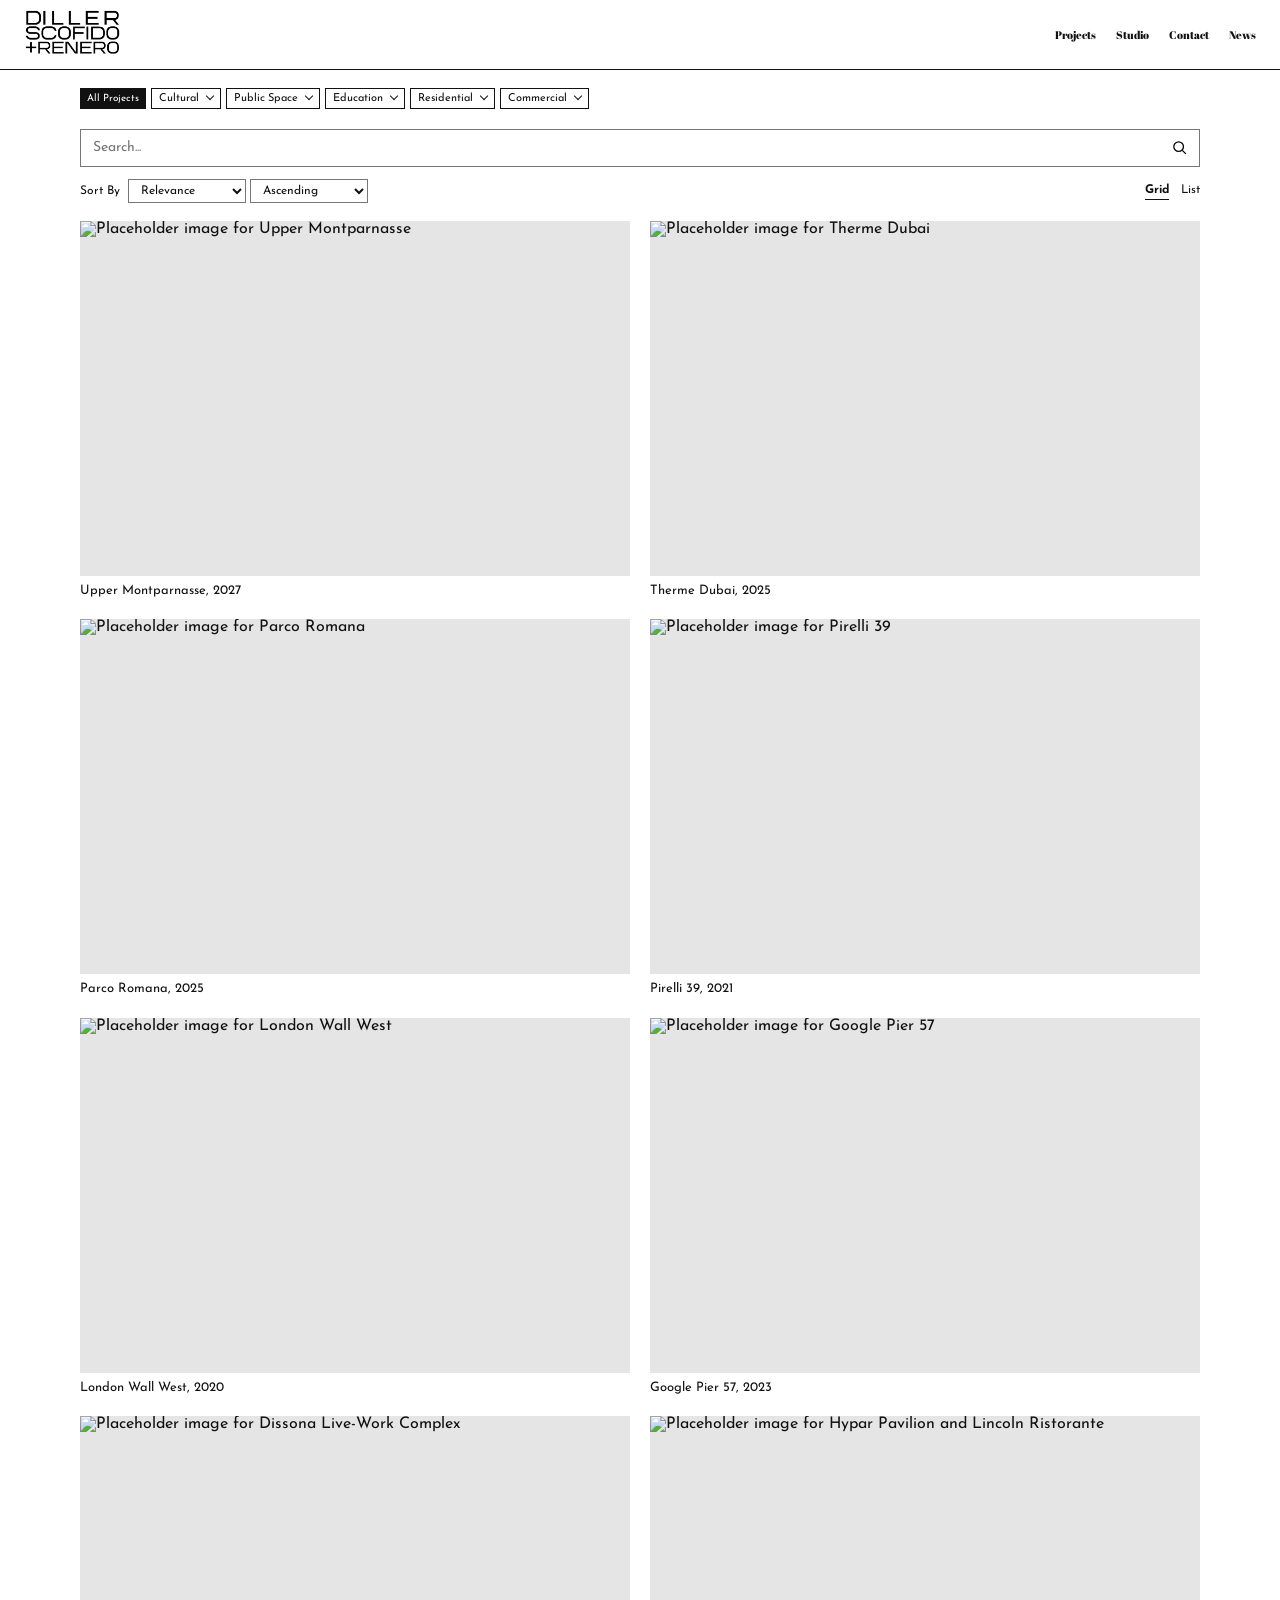
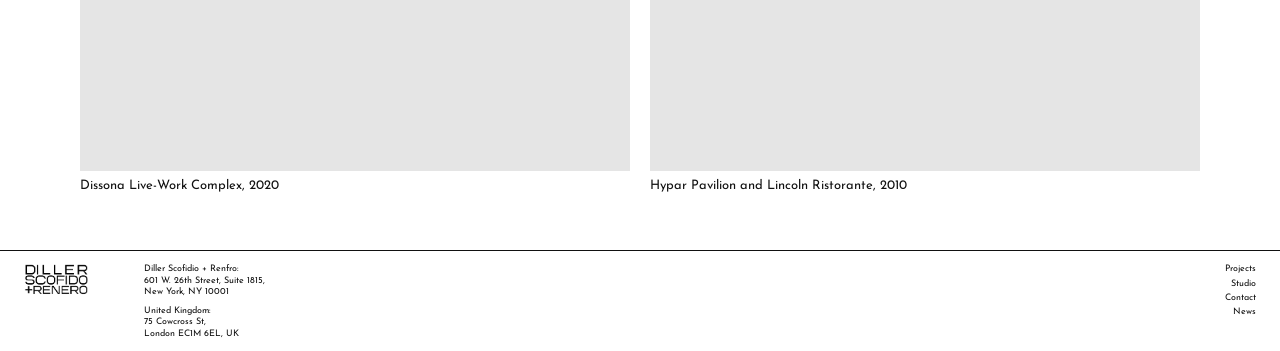
==== commercial.html @ da0c4412 "commit main" ====
<!doctype html>
<html lang="en">
<head>
  <meta charset="utf-8">
  <meta name="viewport" content="width=device-width, initial-scale=1">
  <title>Commercial | Diller Scofidio + Renfro</title>
  <link rel="preconnect" href="https://fonts.googleapis.com">
  <link rel="preconnect" href="https://fonts.gstatic.com" crossorigin>
  <link href="https://fonts.googleapis.com/css2?family=Abril+Fatface&family=Josefin+Sans:wght@400;500;600;700&display=swap" rel="stylesheet">
  <link rel="stylesheet" href="css/style.css">
  <script src="js/script.js" defer></script>
  <script src="js/projects.js" defer></script>
</head>
<body>
  <header class="site-header">
    <a class="site-logo" href="index.html#home" aria-label="Diller Scofidio + Renfro home">
      <img src="images/CustomDSRLogo.png" alt="Diller Scofidio + Renfro">
    </a>
    <button class="menu-toggle" type="button" aria-controls="primary-navigation" aria-expanded="false">
      <span class="visually-hidden">Toggle navigation</span>
      <span class="menu-toggle__icon" aria-hidden="true"></span>
    </button>
    <nav class="primary-navigation" id="primary-navigation" aria-label="Primary navigation">
      <a href="projects.html" aria-current="page">Projects</a>
      <a href="index.html#studio">Studio</a>
      <a href="index.html#contact">Contact</a>
      <a href="index.html#news">News</a>
    </nav>
  </header>

  <main class="projects-page">
    <nav class="project-category-bar" aria-label="Filter projects by category">
      <button class="project-filter-reset is-active" type="button" aria-pressed="true">All Projects</button>
      <details class="category-filter" data-category="cultural">
        <summary>Cultural</summary>
        <div class="category-filter__options">
          <button type="button" class="project-criterion" data-criterion="installation" aria-pressed="false">Installation</button>
          <button type="button" class="project-criterion" data-criterion="display" aria-pressed="false">Display</button>
          <button type="button" class="project-criterion" data-criterion="objects" aria-pressed="false">Objects</button>
          <button type="button" class="project-criterion" data-criterion="performance" aria-pressed="false">Performance</button>
          <button type="button" class="project-criterion" data-criterion="publications" aria-pressed="false">Publications</button>
        </div>
      </details>
      <details class="category-filter" data-category="public-space">
        <summary>Public Space</summary>
        <div class="category-filter__options">
          <button type="button" class="project-criterion" data-criterion="urban" aria-pressed="false">Urban</button>
          <button type="button" class="project-criterion" data-criterion="nature" aria-pressed="false">Nature</button>
          <button type="button" class="project-criterion" data-criterion="building" aria-pressed="false">Building</button>
          <button type="button" class="project-criterion" data-criterion="sustainability" aria-pressed="false">Sustainability</button>
          <button type="button" class="project-criterion" data-criterion="landscape" aria-pressed="false">Landscape</button>
          <button type="button" class="project-criterion" data-criterion="public" aria-pressed="false">Public</button>
        </div>
      </details>
      <details class="category-filter" data-category="education">
        <summary>Education</summary>
        <div class="category-filter__options">
          <button type="button" class="project-criterion" data-criterion="education" aria-pressed="false">Education</button>
          <button type="button" class="project-criterion" data-criterion="building" aria-pressed="false">Building</button>
          <button type="button" class="project-criterion" data-criterion="sustainability" aria-pressed="false">Sustainability</button>
        </div>
      </details>
      <details class="category-filter" data-category="residential">
        <summary>Residential</summary>
        <div class="category-filter__options">
          <button type="button" class="project-criterion" data-criterion="housing" aria-pressed="false">Housing</button>
          <button type="button" class="project-criterion" data-criterion="high-rise" aria-pressed="false">High Rise</button>
          <button type="button" class="project-criterion" data-criterion="historic" aria-pressed="false">Historic</button>
          <button type="button" class="project-criterion" data-criterion="competition" aria-pressed="false">Competition</button>
        </div>
      </details>
      <details class="category-filter" data-category="commercial">
        <summary>Commercial</summary>
        <div class="category-filter__options">
          <button type="button" class="project-criterion" data-criterion="building" aria-pressed="false">Building</button>
          <button type="button" class="project-criterion" data-criterion="display" aria-pressed="false">Display</button>
          <button type="button" class="project-criterion" data-criterion="objects" aria-pressed="false">Objects</button>
          <button type="button" class="project-criterion" data-criterion="commercial" aria-pressed="false">Commercial</button>
        </div>
      </details>
    </nav>

    <section class="project-browser" aria-label="Browse commercial projects">
      <form class="project-search" role="search">
        <label class="visually-hidden" for="project-search-input">Search commercial projects</label>
        <input id="project-search-input" type="search" placeholder="Search..." autocomplete="off">
        <button type="submit" aria-label="Submit search">
          <svg aria-hidden="true" viewBox="0 0 24 24"><circle cx="10.8" cy="10.8" r="6.8"></circle><path d="m16 16 5 5"></path></svg>
        </button>
      </form>
      <div class="project-toolbar">
        <div class="project-sort-group">
          <label class="project-sort">
            <span>Sort By</span>
            <select id="project-sort">
              <option value="relevance">Relevance</option>
              <option value="name">Name</option>
              <option value="newest">Newest</option>
            </select>
          </label>
          <label class="project-order">
            <span class="visually-hidden">Sort direction</span>
            <select id="project-order">
              <option value="ascending">Ascending</option>
              <option value="descending">Descending</option>
            </select>
          </label>
        </div>
        <div class="project-view-toggle" role="group" aria-label="Project view">
          <button type="button" data-view="grid" class="is-active" aria-pressed="true">Grid</button>
          <button type="button" data-view="list" aria-pressed="false">List</button>
        </div>
      </div>

      <div class="project-grid" id="project-grid" aria-live="polite">
        <article class="project-card" data-name="Upper Montparnasse" data-year="2027" data-categories="commercial cultural residential" data-criteria="building urban housing high-rise competition">
          <a href="#upper-montparnasse"><img src="https://picsum.photos/seed/dsr-montparnasse/800/560" alt="Placeholder image for Upper Montparnasse" loading="lazy"><h2>Upper Montparnasse, 2027</h2></a>
        </article>
        <article class="project-card" data-name="Therme Dubai" data-year="2025" data-categories="commercial cultural" data-criteria="nature building sustainability public">
          <a href="#therme-dubai"><img src="https://picsum.photos/seed/dsr-therme/800/560" alt="Placeholder image for Therme Dubai" loading="lazy"><h2>Therme Dubai, 2025</h2></a>
        </article>
        <article class="project-card" data-name="Parco Romana" data-year="2025" data-categories="commercial public-space residential" data-criteria="urban nature landscape housing">
          <a href="#parco-romana"><img src="https://picsum.photos/seed/dsr-parco/800/560" alt="Placeholder image for Parco Romana" loading="lazy"><h2>Parco Romana, 2025</h2></a>
        </article>
        <article class="project-card" data-name="Pirelli 39" data-year="2021" data-categories="commercial residential" data-criteria="building high-rise housing commercial">
          <a href="#pirelli-39"><img src="https://picsum.photos/seed/dsr-pirelli/800/560" alt="Placeholder image for Pirelli 39" loading="lazy"><h2>Pirelli 39, 2021</h2></a>
        </article>
        <article class="project-card" data-name="London Wall West" data-year="2020" data-categories="commercial cultural" data-criteria="building urban commercial">
          <a href="#london-wall-west"><img src="https://picsum.photos/seed/dsr-london-wall/800/560" alt="Placeholder image for London Wall West" loading="lazy"><h2>London Wall West, 2020</h2></a>
        </article>
        <article class="project-card" data-name="Google Pier 57" data-year="2023" data-categories="commercial public-space" data-criteria="urban public landscape commercial">
          <a href="#google-pier-57"><img src="https://picsum.photos/seed/dsr-pier-57/800/560" alt="Placeholder image for Google Pier 57" loading="lazy"><h2>Google Pier 57, 2023</h2></a>
        </article>
        <article class="project-card" data-name="Dissona Live-Work Complex" data-year="2020" data-categories="commercial residential" data-criteria="building housing commercial">
          <a href="#dissona-live-work"><img src="https://picsum.photos/seed/dsr-live-work/800/560" alt="Placeholder image for Dissona Live-Work Complex" loading="lazy"><h2>Dissona Live-Work Complex, 2020</h2></a>
        </article>
        <article class="project-card" data-name="Hypar Pavilion and Lincoln Ristorante" data-year="2010" data-categories="commercial cultural" data-criteria="building public commercial performance">
          <a href="#hypar-pavilion"><img src="https://picsum.photos/seed/dsr-hypar/800/560" alt="Placeholder image for Hypar Pavilion and Lincoln Ristorante" loading="lazy"><h2>Hypar Pavilion and Lincoln Ristorante, 2010</h2></a>
        </article>
      </div>
      <p class="project-empty-state" hidden>No projects match your search.</p>
    </section>
  </main>

  <footer class="site-footer">
    <a class="site-footer__logo" href="index.html#home" aria-label="Diller Scofidio + Renfro home"><img src="images/CustomDSRLogo.png" alt=""></a>
    <div class="site-footer__offices">
      <address><span>Diller Scofidio + Renfro:</span>601 W. 26th Street, Suite 1815,<br>New York, NY 10001</address>
      <address><span>United Kingdom:</span>75 Cowcross St,<br>London EC1M 6EL, UK</address>
    </div>
    <nav class="site-footer__navigation" aria-label="Footer navigation">
      <a href="projects.html">Projects</a><a href="index.html#studio">Studio</a>            <a href="index.html#contact">Contact</a><a href="index.html#news">News</a>
    </nav>
  </footer>
</body>
</html>
---- css/style.css ----
/* GLOBAL STYLESHEET */
*, *::before, *::after { box-sizing: border-box; }
body {
  margin: 0;
  color: #111;
  font-family: "Josefin Sans", sans-serif;
}

.site-header {
  position: relative;
  display: flex;
  align-items: center;
  justify-content: space-between;
  min-height: 56px;
  padding: 8px 24px;
  background: #fff;
  border-bottom: 1px solid #111;
}

.site-logo {
  display: block;
  color: inherit;
  line-height: 0;
  text-decoration: none;
}

.site-logo img {
  display: block;
  width: 96px;
  height: auto;
}

.project-carousel {
  position: relative;
  overflow: hidden;
  width: 100%;
  aspect-ratio: 3.2 / 1;
  min-height: 220px;
  max-height: 560px;
  background: #d7d7d7;
  color: #fff;
  border: 1px solid #111;
}

.project-carousel::after {
  position: absolute;
  inset: 45% 0 0;
  background: linear-gradient(transparent, rgb(0 0 0 / 45%));
  content: "";
  pointer-events: none;
}

.project-carousel__image {
  display: block;
  width: 100%;
  height: 100%;
  object-fit: cover;
}

.project-carousel__side-panel {
  position: absolute;
  z-index: 1;
  top: 0;
  bottom: 0;
  width: 15%;
  background: rgb(255 255 255 / 48%);
  backdrop-filter: blur(1px);
  pointer-events: none;
}

.project-carousel__side-panel--left {
  left: 0;
  border-right: 1px solid rgb(17 17 17 / 55%);
}

.project-carousel__side-panel--right {
  right: 0;
  border-left: 1px solid rgb(17 17 17 / 55%);
}

.project-carousel__title {
  position: absolute;
  z-index: 2;
  top: 8%;
  left: 50%;
  margin: 0;
  padding: 5px 14px 3px;
  transform: translateX(-50%);
  background: rgb(255 255 255 / 78%);
  color: #111;
  font-family: "Abril Fatface", serif;
  font-size: clamp(28px, 5vw, 70px);
  font-weight: 400;
  line-height: 1;
  text-align: center;
  white-space: nowrap;
}

.project-carousel__control {
  position: absolute;
  z-index: 3;
  top: 50%;
  display: grid;
  width: 56px;
  height: 56px;
  place-items: center;
  transform: translateY(-50%);
  border: 0;
  background: rgb(88 168 215 / 88%);
  color: #fff;
  cursor: pointer;
  font: inherit;
}

.project-carousel__control span {
  font-size: 40px;
  line-height: 1;
}

.project-carousel__control--previous { left: calc(7.5% - 28px); }
.project-carousel__control--next { right: calc(7.5% - 28px); }

.project-carousel__control:hover,
.project-carousel__control:focus-visible { background: rgb(49 126 174 / 94%); }

.project-carousel__count {
  position: absolute;
  z-index: 3;
  right: 14px;
  bottom: 10px;
  font-size: 11px;
  text-shadow: 0 1px 4px rgb(0 0 0 / 65%);
}

.home-content {
  width: min(100% - 48px, 920px);
  margin: 0 auto;
  padding: 48px 0 64px;
}

.studio-section,
.team-section {
  max-width: 720px;
  margin-right: auto;
  margin-left: auto;
}

.studio-section {
  margin-bottom: 56px;
}

.home-content h1,
.home-content h2 {
  margin: 0 0 18px;
  font-family: "Abril Fatface", serif;
  font-size: 30px;
  font-weight: 400;
  text-align: center;
}

.studio-section p,
.team-member p {
  margin: 0;
  font-size: 15px;
  line-height: 1.55;
}

.team-list {
  display: grid;
  gap: 24px;
}

.team-member h3 {
  margin: 0 0 8px;
  font-size: 14px;
  font-weight: 700;
  text-transform: uppercase;
}

.contact-section {
  max-width: 720px;
  margin: 56px auto 0;
  padding-top: 28px;
}

.contact-offices {
  display: grid;
  grid-template-columns: 1fr;
  gap: 20px;
  margin-top: 28px;
}

.contact-entry:first-child {
  grid-column: auto;
}

.contact-entry h3 {
  margin: 0 0 8px;
  font-size: 14px;
  font-weight: 700;
  text-transform: uppercase;
}

.contact-entry p,
.contact-entry address {
  margin: 0;
  font-size: 15px;
  font-style: normal;
  line-height: 1.55;
}

.contact-entry a {
  color: inherit;
  text-decoration: none;
}

.contact-entry a:hover,
.contact-entry a:focus-visible {
  text-decoration: underline;
  text-underline-offset: 2px;
}

.contact-entry:first-child address {
  font-size: 15px;
  line-height: 1.55;
}

.projects-page {
  width: min(100% - 48px, 1120px);
  margin: 0 auto;
  padding: 18px 0 56px;
}

.project-category-bar {
  display: flex;
  flex-wrap: wrap;
  align-items: flex-start;
  gap: 5px;
  margin-bottom: 20px;
}

.category-filter {
  position: relative;
  z-index: 4;
}

.category-filter summary {
  display: flex;
  align-items: center;
  gap: 8px;
  padding: 4px 7px;
  border: 1px solid #111;
  background: #fff;
  cursor: pointer;
  font-size: 11px;
  list-style: none;
  white-space: nowrap;
}

.category-filter summary::-webkit-details-marker { display: none; }

.category-filter summary::after {
  width: 6px;
  height: 6px;
  margin-left: auto;
  transform: translateY(-2px) rotate(45deg);
  border-right: 1px solid currentColor;
  border-bottom: 1px solid currentColor;
  content: "";
}

.category-filter[open] summary::after {
  transform: translateY(2px) rotate(225deg);
}

.category-filter[open] summary,
.category-filter.is-active summary {
  background: #111;
  color: #fff;
}

.category-filter__options {
  position: absolute;
  top: calc(100% + 3px);
  left: 0;
  z-index: 5;
  display: grid;
  grid-template-columns: repeat(2, minmax(95px, 1fr));
  gap: 3px;
  min-width: 210px;
  padding: 5px;
  border: 1px solid #111;
  background: #fff;
  box-shadow: 0 3px 8px rgb(0 0 0 / 14%);
}

.category-filter__options button,
.project-filter-reset,
.project-category-page {
  display: block;
  padding: 4px 6px;
  border: 1px solid #111;
  border-radius: 0;
  background: #fff;
  color: inherit;
  cursor: pointer;
  font: inherit;
  font-size: 10px;
  text-align: left;
  text-decoration: none;
  white-space: nowrap;
}

.category-filter__options button:hover,
.category-filter__options button:focus-visible,
.category-filter__options button.is-active,
.project-filter-reset:hover,
.project-filter-reset:focus-visible,
.project-filter-reset.is-active,
.project-category-page:hover,
.project-category-page:focus-visible {
  background: #111;
  color: #fff;
}

.project-search {
  display: flex;
  min-height: 38px;
  border: 1px solid #777;
}

.project-search input {
  flex: 1;
  min-width: 0;
  padding: 8px 12px;
  border: 0;
  background: transparent;
  color: inherit;
  font: inherit;
  font-size: 14px;
}

.project-search input:focus-visible {
  outline: 2px solid #317eae;
  outline-offset: -2px;
}

.project-search button {
  display: grid;
  width: 40px;
  place-items: center;
  border: 0;
  background: transparent;
  cursor: pointer;
}

.project-search svg {
  width: 17px;
  fill: none;
  stroke: currentColor;
  stroke-width: 1.8;
}

.project-toolbar {
  display: flex;
  align-items: center;
  justify-content: space-between;
  gap: 16px;
  padding: 12px 0 18px;
  font-size: 12px;
}

.project-sort {
  display: flex;
  align-items: center;
  gap: 8px;
}

.project-sort-group {
  display: flex;
  align-items: center;
  gap: 4px;
}

.project-sort select,
.project-order select {
  min-width: 118px;
  padding: 4px 8px;
  border: 1px solid #777;
  border-radius: 0;
  background: #fff;
  color: inherit;
  font: inherit;
}

.project-view-toggle {
  display: flex;
  gap: 12px;
}

.project-view-toggle button {
  padding: 3px 0;
  border: 0;
  border-bottom: 1px solid transparent;
  background: transparent;
  color: inherit;
  cursor: pointer;
  font: inherit;
}

.project-view-toggle button.is-active {
  border-bottom-color: #111;
  font-weight: 700;
}

.project-grid {
  display: grid;
  grid-template-columns: repeat(2, minmax(0, 1fr));
  gap: 20px;
}

.project-card a {
  display: block;
  color: inherit;
  text-decoration: none;
}

.project-card img {
  display: block;
  width: 100%;
  aspect-ratio: 1.55 / 1;
  background: #e5e5e5;
  object-fit: cover;
}

.project-card h2 {
  margin: 6px 0 0;
  font-size: 13px;
  font-weight: 400;
  line-height: 1.35;
}

.project-card a:hover h2,
.project-card a:focus-visible h2 { text-decoration: underline; }

.project-grid.is-list-view {
  grid-template-columns: 1fr;
  gap: 14px;
}

.project-grid.is-list-view .project-card a {
  display: grid;
  grid-template-columns: minmax(140px, 28%) 1fr;
  align-items: start;
  gap: 14px;
}

.project-grid.is-list-view .project-card img { aspect-ratio: 1.55 / 1; }
.project-grid.is-list-view .project-card h2 { margin-top: 0; }

.project-empty-state {
  margin: 24px 0;
  text-align: center;
}

.site-footer {
  display: grid;
  grid-template-columns: 100px minmax(0, 1fr) auto;
  align-items: start;
  gap: 20px;
  padding: 12px 24px;
  border-top: 1px solid #111;
}

.site-footer__logo img {
  display: block;
  width: 64px;
  height: auto;
}

.site-footer__offices {
  display: grid;
  gap: 8px;
  font-size: 9px;
  line-height: 1.25;
}

.site-footer__offices address {
  font-style: normal;
}

.site-footer__offices span {
  display: block;
}

.site-footer__navigation {
  display: grid;
  gap: 3px;
  justify-items: end;
}

.site-footer__navigation a {
  color: inherit;
  font-size: 9px;
  line-height: 1.25;
  text-decoration: none;
}

.site-footer__navigation a:hover,
.site-footer__navigation a:focus-visible {
  text-decoration: underline;
  text-underline-offset: 2px;
}

.primary-navigation {
  display: flex;
  align-items: center;
  gap: 20px;
}

.primary-navigation a {
  color: inherit;
  font-family: "Abril Fatface", serif;
  font-size: 11px;
  text-decoration: none;
}

.primary-navigation a:hover,
.primary-navigation a:focus-visible {
  text-decoration: underline;
  text-underline-offset: 3px;
}

.menu-toggle { display: none; }

.visually-hidden {
  position: absolute;
  width: 1px;
  height: 1px;
  padding: 0;
  overflow: hidden;
  clip: rect(0, 0, 0, 0);
  white-space: nowrap;
  border: 0;
}

@media (max-width: 600px) {
  .site-header {
    z-index: 20;
    min-height: 44px;
  }

  .site-logo img { width: 72px; }

  .project-carousel {
    aspect-ratio: 1.35 / 1;
    min-height: 250px;
  }

  .project-carousel__title {
    top: 8%;
    font-size: clamp(20px, 6vw, 32px);
  }

  .project-carousel__control {
    width: 42px;
    height: 42px;
  }

  .project-carousel__control span { font-size: 34px; }

  .project-carousel__control--previous { left: calc(7.5% - 21px); }
  .project-carousel__control--next { right: calc(7.5% - 21px); }
  .project-carousel__count { right: 12px; }

  .home-content {
    width: calc(100% - 40px);
    padding: 36px 0 48px;
  }

  .studio-section { margin-bottom: 40px; }
  .home-content h1,
  .home-content h2 { font-size: 26px; }

  .studio-section p,
  .team-member p { font-size: 14px; }

  .contact-section {
    margin-top: 40px;
    padding-top: 22px;
  }

  .contact-offices {
    grid-template-columns: 1fr;
    gap: 20px;
    margin-top: 22px;
  }

  .contact-entry:first-child { grid-column: auto; }

  .contact-entry p,
  .contact-entry address { font-size: 14px; }

  .projects-page {
    width: calc(100% - 28px);
    padding: 14px 0 40px;
  }

  .project-category-bar {
    gap: 4px;
    margin-bottom: 14px;
  }

  .category-filter summary,
  .project-filter-reset,
  .project-category-page {
    padding: 4px 5px;
    font-size: 9px;
  }

  .category-filter__options {
    grid-template-columns: repeat(2, minmax(82px, 1fr));
    min-width: 180px;
  }

  .project-toolbar {
    flex-wrap: wrap;
    gap: 10px;
  }

  .project-sort,
  .project-order {
    gap: 5px;
    font-size: 10px;
  }

  .project-sort-group { gap: 4px; }

  .project-sort select,
  .project-order select {
    min-width: 0;
    max-width: 118px;
    padding: 4px;
  }

  .project-grid { gap: 12px; }

  .project-card h2 { font-size: 11px; }

  .project-grid.is-list-view .project-card a {
    grid-template-columns: minmax(100px, 36%) 1fr;
    gap: 10px;
  }

  .site-footer {
    grid-template-columns: 52px minmax(0, 1fr) auto;
    gap: 10px;
    padding: 10px 12px;
  }

  .site-footer__logo img { width: 44px; }

  .site-footer__offices,
  .site-footer__navigation a { font-size: 8px; }

  .menu-toggle {
    display: grid;
    place-items: center;
    width: 32px;
    height: 32px;
    padding: 0;
    border: 0;
    background: transparent;
    cursor: pointer;
  }

  .menu-toggle__icon,
  .menu-toggle__icon::before,
  .menu-toggle__icon::after {
    display: block;
    width: 16px;
    height: 1px;
    background: currentColor;
  }

  .menu-toggle__icon { position: relative; }
  .menu-toggle__icon::before,
  .menu-toggle__icon::after {
    position: absolute;
    left: 0;
    content: "";
  }
  .menu-toggle__icon::before { top: -5px; }
  .menu-toggle__icon::after { top: 5px; }

  .primary-navigation {
    position: absolute;
    z-index: 21;
    top: 100%;
    right: 0;
    left: 0;
    display: none;
    flex-direction: column;
    align-items: flex-start;
    gap: 0;
    padding: 8px 24px 16px;
    background: #fff;
  }

  .primary-navigation.is-open { display: flex; }

  .primary-navigation a {
    width: 100%;
    padding: 8px 0;
  }
}
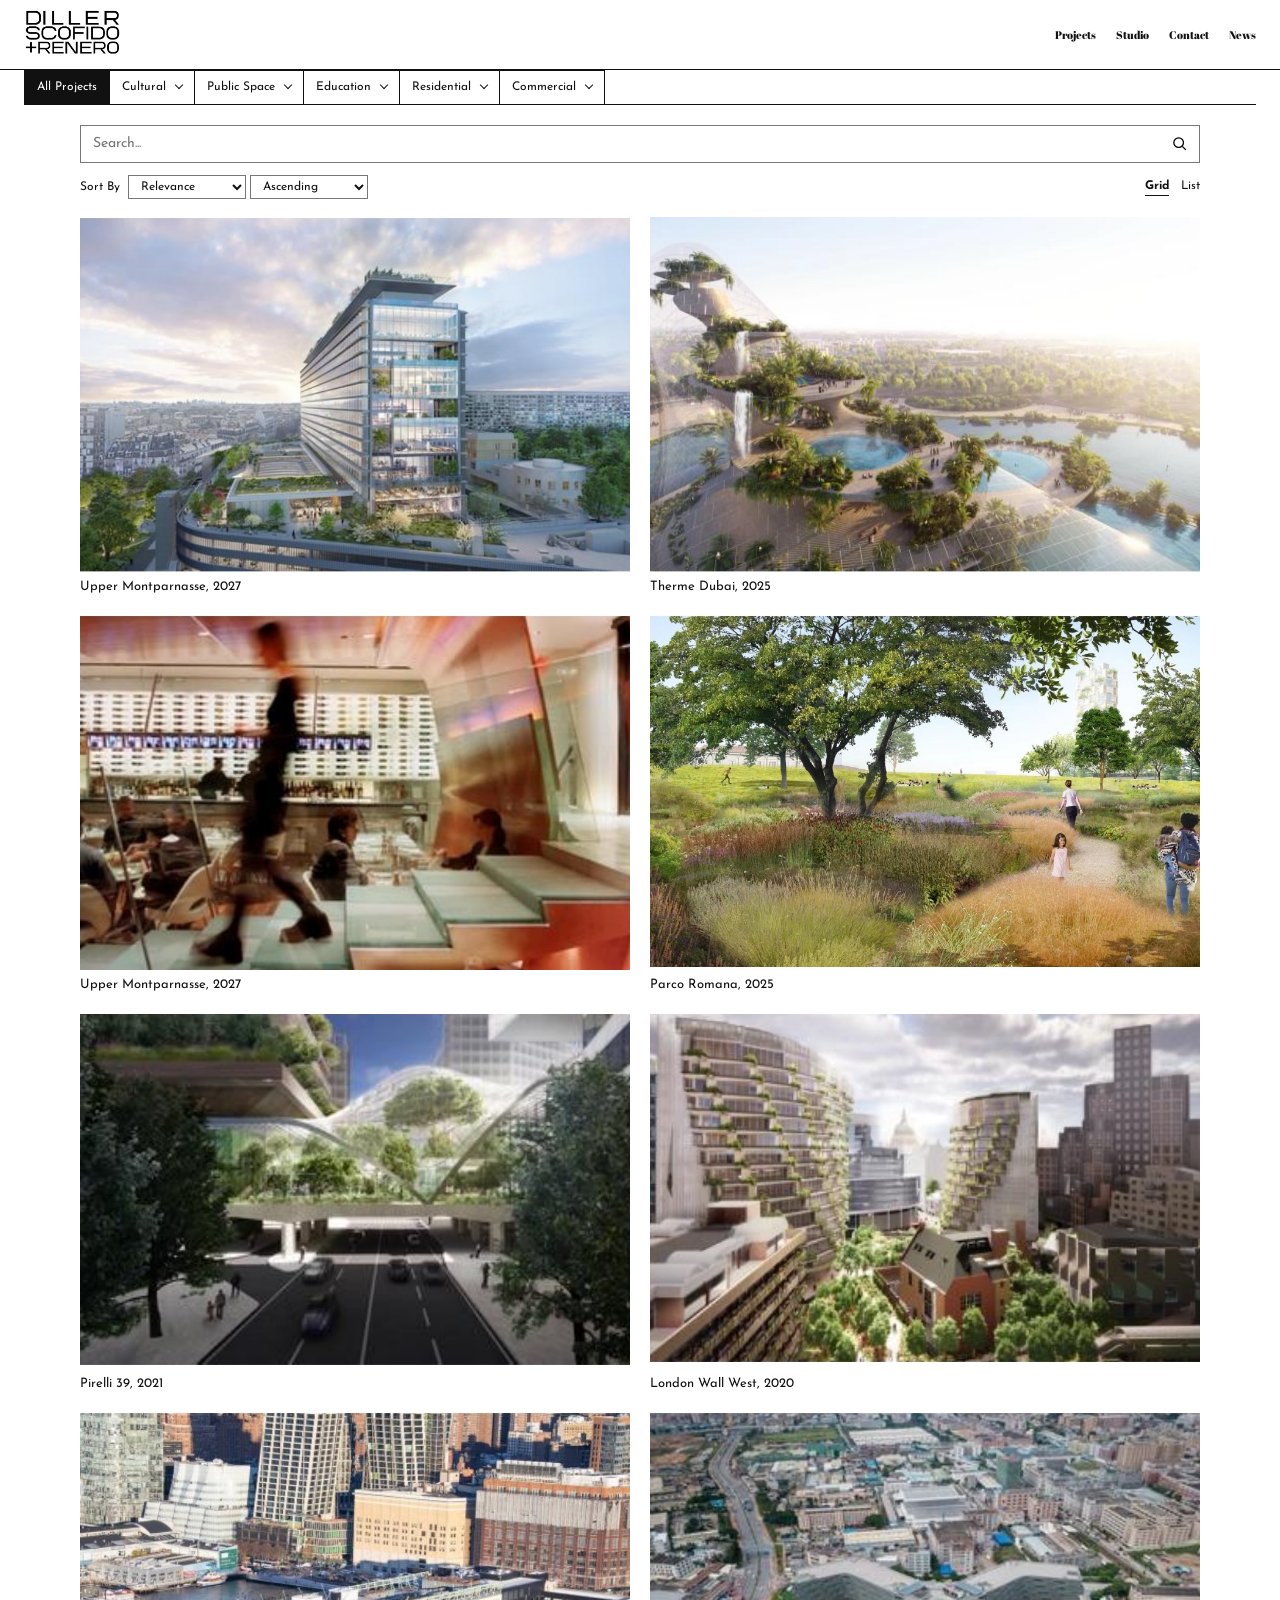
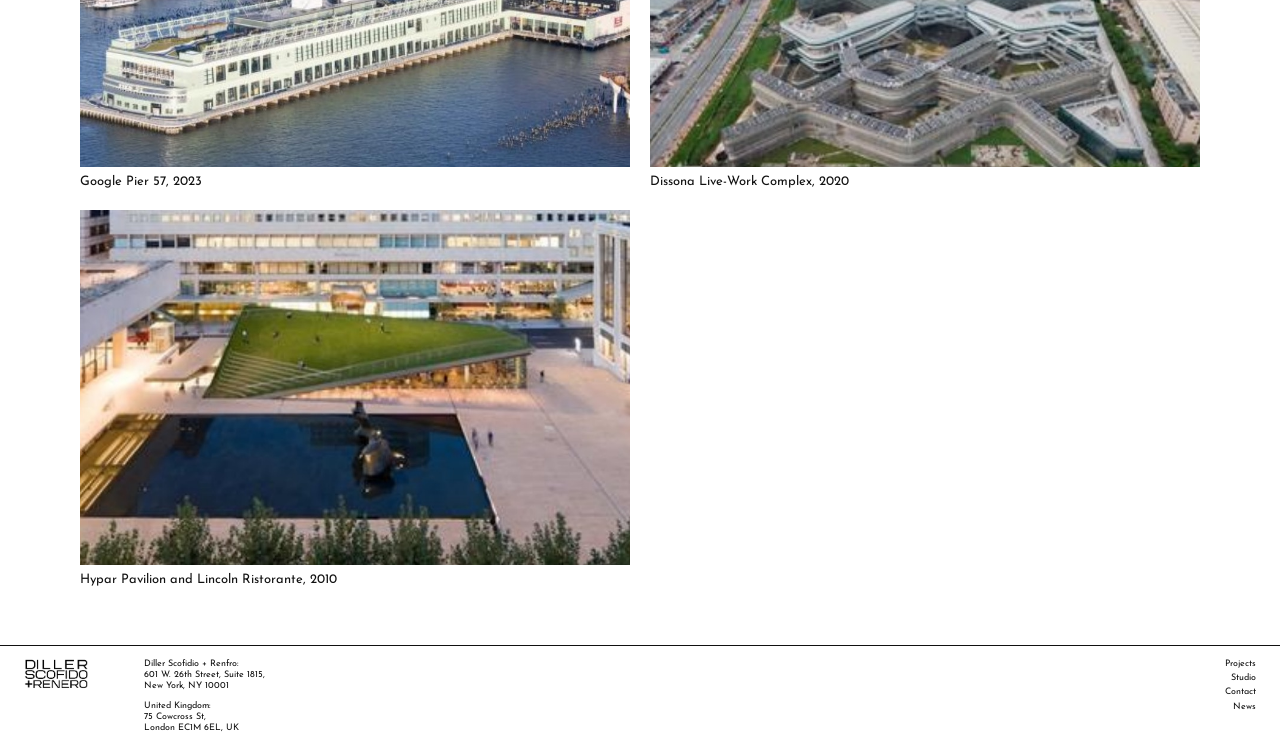
==== commit 9e8cb28f: "commit main" ====
--- a/commercial.html
+++ b/commercial.html
@@ -24,7 +24,7 @@
       <a href="projects.html" aria-current="page">Projects</a>
       <a href="index.html#studio">Studio</a>
       <a href="index.html#contact">Contact</a>
-      <a href="index.html#news">News</a>
+      <a href="news.html">News</a>
     </nav>
   </header>
 
@@ -114,28 +114,31 @@
 
       <div class="project-grid" id="project-grid" aria-live="polite">
         <article class="project-card" data-name="Upper Montparnasse" data-year="2027" data-categories="commercial cultural residential" data-criteria="building urban housing high-rise competition">
-          <a href="#upper-montparnasse"><img src="https://picsum.photos/seed/dsr-montparnasse/800/560" alt="Placeholder image for Upper Montparnasse" loading="lazy"><h2>Upper Montparnasse, 2027</h2></a>
+          <a href="#upper-montparnasse"><img src="images/DSRUpperMontparnasse.jpg" alt="Upper Montparnasse" loading="lazy"><h2>Upper Montparnasse, 2027</h2></a>
         </article>
         <article class="project-card" data-name="Therme Dubai" data-year="2025" data-categories="commercial cultural" data-criteria="nature building sustainability public">
-          <a href="#therme-dubai"><img src="https://picsum.photos/seed/dsr-therme/800/560" alt="Placeholder image for Therme Dubai" loading="lazy"><h2>Therme Dubai, 2025</h2></a>
+          <a href="#therme-dubai"><img src="images/DSRThermeDubai.jpg" alt="Therme Dubai" loading="lazy"><h2>Therme Dubai, 2025</h2></a>
+        </article>
+        <article class="project-card" data-name="Upper Montparnasse" data-year="2027" data-categories="commercial cultural residential" data-criteria="building urban housing high-rise competition">
+          <a href="#upper-montparnasse"><img src="images/DSRUpperMontparnasse(2).jpg" alt="Upper Montparnasse, alternate view" loading="lazy"><h2>Upper Montparnasse, 2027</h2></a>
         </article>
         <article class="project-card" data-name="Parco Romana" data-year="2025" data-categories="commercial public-space residential" data-criteria="urban nature landscape housing">
-          <a href="#parco-romana"><img src="https://picsum.photos/seed/dsr-parco/800/560" alt="Placeholder image for Parco Romana" loading="lazy"><h2>Parco Romana, 2025</h2></a>
+          <a href="#parco-romana"><img src="images/DSRParcoRomana.jpg" alt="Parco Romana" loading="lazy"><h2>Parco Romana, 2025</h2></a>
         </article>
         <article class="project-card" data-name="Pirelli 39" data-year="2021" data-categories="commercial residential" data-criteria="building high-rise housing commercial">
-          <a href="#pirelli-39"><img src="https://picsum.photos/seed/dsr-pirelli/800/560" alt="Placeholder image for Pirelli 39" loading="lazy"><h2>Pirelli 39, 2021</h2></a>
+          <a href="#pirelli-39"><img src="images/DSRPirelli39.jpg" alt="Pirelli 39" loading="lazy"><h2>Pirelli 39, 2021</h2></a>
         </article>
         <article class="project-card" data-name="London Wall West" data-year="2020" data-categories="commercial cultural" data-criteria="building urban commercial">
-          <a href="#london-wall-west"><img src="https://picsum.photos/seed/dsr-london-wall/800/560" alt="Placeholder image for London Wall West" loading="lazy"><h2>London Wall West, 2020</h2></a>
+          <a href="#london-wall-west"><img src="images/DSRLondonWallWest.jpg" alt="London Wall West" loading="lazy"><h2>London Wall West, 2020</h2></a>
         </article>
         <article class="project-card" data-name="Google Pier 57" data-year="2023" data-categories="commercial public-space" data-criteria="urban public landscape commercial">
-          <a href="#google-pier-57"><img src="https://picsum.photos/seed/dsr-pier-57/800/560" alt="Placeholder image for Google Pier 57" loading="lazy"><h2>Google Pier 57, 2023</h2></a>
+          <a href="#google-pier-57"><img src="images/DSRGooglePier57.jpg" alt="Google Pier 57" loading="lazy"><h2>Google Pier 57, 2023</h2></a>
         </article>
         <article class="project-card" data-name="Dissona Live-Work Complex" data-year="2020" data-categories="commercial residential" data-criteria="building housing commercial">
-          <a href="#dissona-live-work"><img src="https://picsum.photos/seed/dsr-live-work/800/560" alt="Placeholder image for Dissona Live-Work Complex" loading="lazy"><h2>Dissona Live-Work Complex, 2020</h2></a>
+          <a href="#dissona-live-work"><img src="images/DSRDissonaLive-WorkComplex.jpg" alt="Dissona Live-Work Complex" loading="lazy"><h2>Dissona Live-Work Complex, 2020</h2></a>
         </article>
         <article class="project-card" data-name="Hypar Pavilion and Lincoln Ristorante" data-year="2010" data-categories="commercial cultural" data-criteria="building public commercial performance">
-          <a href="#hypar-pavilion"><img src="https://picsum.photos/seed/dsr-hypar/800/560" alt="Placeholder image for Hypar Pavilion and Lincoln Ristorante" loading="lazy"><h2>Hypar Pavilion and Lincoln Ristorante, 2010</h2></a>
+          <a href="#hypar-pavilion"><img src="images/DSRHyparPavilionandLincolnRistorante.jpg" alt="Hypar Pavilion and Lincoln Ristorante" loading="lazy"><h2>Hypar Pavilion and Lincoln Ristorante, 2010</h2></a>
         </article>
       </div>
       <p class="project-empty-state" hidden>No projects match your search.</p>
@@ -149,7 +152,7 @@
       <address><span>United Kingdom:</span>75 Cowcross St,<br>London EC1M 6EL, UK</address>
     </div>
     <nav class="site-footer__navigation" aria-label="Footer navigation">
-      <a href="projects.html">Projects</a><a href="index.html#studio">Studio</a>            <a href="index.html#contact">Contact</a><a href="index.html#news">News</a>
+      <a href="projects.html">Projects</a><a href="index.html#studio">Studio</a>            <a href="index.html#contact">Contact</a><a href="news.html">News</a>
     </nav>
   </footer>
 </body>
--- a/css/style.css
+++ b/css/style.css
@@ -54,7 +54,7 @@
   display: block;
   width: 100%;
   height: 100%;
-  object-fit: cover;
+  object-fit: contain;
 }
 
 .project-carousel__side-panel {
@@ -226,35 +226,58 @@
 }
 
 .projects-page {
-  width: min(100% - 48px, 1120px);
-  margin: 0 auto;
-  padding: 18px 0 56px;
+  width: 100%;
+  margin: 0;
+  padding: 0 24px 56px;
 }
 
 .project-category-bar {
+  position: relative;
+  z-index: 5;
   display: flex;
   flex-wrap: wrap;
-  align-items: flex-start;
-  gap: 5px;
+  align-items: stretch;
+  gap: 0;
   margin-bottom: 20px;
+  border-bottom: 1px solid #111;
 }
 
 .category-filter {
-  position: relative;
-  z-index: 4;
+  position: static;
 }
 
 .category-filter summary {
   display: flex;
   align-items: center;
-  gap: 8px;
-  padding: 4px 7px;
+  gap: 10px;
+  min-height: 34px;
+  padding: 7px 12px;
   border: 1px solid #111;
+  border-bottom: 0;
   background: #fff;
   cursor: pointer;
-  font-size: 11px;
+  font-size: 12px;
   list-style: none;
   white-space: nowrap;
+}
+
+.project-filter-reset {
+  min-height: 34px;
+  padding: 7px 12px;
+  border: 1px solid #111;
+  border-bottom: 0;
+  border-radius: 0;
+  background: #fff;
+  color: inherit;
+  cursor: pointer;
+  font: inherit;
+  font-size: 12px;
+  white-space: nowrap;
+}
+
+.category-filter + .category-filter,
+.project-filter-reset + .category-filter {
+  margin-left: -1px;
 }
 
 .category-filter summary::-webkit-details-marker { display: none; }
@@ -281,32 +304,32 @@
 
 .category-filter__options {
   position: absolute;
-  top: calc(100% + 3px);
+  top: 100%;
   left: 0;
-  z-index: 5;
-  display: grid;
-  grid-template-columns: repeat(2, minmax(95px, 1fr));
-  gap: 3px;
-  min-width: 210px;
-  padding: 5px;
+  right: 0;
+  z-index: 6;
+  display: grid;
+  grid-template-columns: repeat(auto-fit, minmax(145px, 1fr));
+  gap: 8px;
+  min-height: 90px;
+  padding: 16px;
   border: 1px solid #111;
+  border-top: 0;
   background: #fff;
-  box-shadow: 0 3px 8px rgb(0 0 0 / 14%);
 }
 
 .category-filter__options button,
-.project-filter-reset,
 .project-category-page {
   display: block;
-  padding: 4px 6px;
+  padding: 9px 12px;
   border: 1px solid #111;
   border-radius: 0;
   background: #fff;
   color: inherit;
   cursor: pointer;
   font: inherit;
-  font-size: 10px;
-  text-align: left;
+  font-size: 12px;
+  text-align: center;
   text-decoration: none;
   white-space: nowrap;
 }
@@ -323,10 +346,21 @@
   color: #fff;
 }
 
+.project-criterion__count {
+  margin-left: 5px;
+}
+
 .project-search {
   display: flex;
   min-height: 38px;
   border: 1px solid #777;
+}
+
+.project-browser {
+  position: relative;
+  z-index: 0;
+  width: min(100%, 1120px);
+  margin: 0 auto;
 }
 
 .project-search input {
@@ -544,6 +578,298 @@
   border: 0;
 }
 
+.news-featured {
+  position: relative;
+  display: grid;
+  grid-template-columns: 11% minmax(0, 1fr) 11%;
+  min-height: clamp(280px, 30vw, 460px);
+  border-bottom: 1px solid #111;
+}
+
+.news-featured__panel,
+.news-featured__center {
+  position: relative;
+  overflow: hidden;
+  border-right: 1px solid #111;
+  background-color: #e8e8e8;
+}
+
+.news-featured__panel:last-of-type {
+  border-right: 0;
+  border-left: 1px solid #111;
+}
+
+.news-featured__center {
+  display: flex;
+  flex-direction: column;
+  justify-content: space-between;
+  background-color: #d7d7d7;
+}
+
+.news-featured__panel img,
+.news-featured__image {
+  position: absolute;
+  inset: 0;
+  display: block;
+  width: 100%;
+  height: 100%;
+  object-fit: cover;
+}
+
+.news-featured__panel img {
+  opacity: .76;
+}
+
+.news-featured__image {
+  opacity: .82;
+}
+
+.news-featured__center h1 {
+  z-index: 1;
+  margin: 0;
+  padding: 14px 12px 10px;
+  background: rgb(255 255 255 / 70%);
+  font-family: "Abril Fatface", serif;
+  font-size: clamp(30px, 4.5vw, 68px);
+  font-weight: 400;
+  line-height: 1.1;
+  text-align: center;
+  text-transform: uppercase;
+}
+
+.news-featured__story {
+  z-index: 1;
+  padding: 14px 18px 10px;
+  background: rgb(255 255 255 / 72%);
+}
+
+.news-featured__publication {
+  margin: 0 0 4px;
+  font-size: clamp(12px, 1.4vw, 20px);
+  font-weight: 700;
+}
+
+.news-featured__publication span {
+  font-weight: 400;
+}
+
+.news-featured__headline {
+  margin: 0;
+  font-size: clamp(15px, 2.2vw, 32px);
+  line-height: 1.2;
+}
+
+.news-featured__control {
+  position: absolute;
+  z-index: 2;
+  top: 50%;
+  display: grid;
+  width: 52px;
+  height: 56px;
+  place-items: center;
+  transform: translate(-50%, -50%);
+  border: 0;
+  background: rgb(88 168 215 / 92%);
+  color: #fff;
+  cursor: pointer;
+  font: inherit;
+}
+
+.news-featured__control span {
+  font-size: 40px;
+  line-height: 1;
+}
+
+.news-featured__control:hover,
+.news-featured__control:focus-visible {
+  background: rgb(49 126 174 / 96%);
+}
+
+.news-featured__control--previous { left: 5.5%; }
+.news-featured__control--next { right: 5.5%; transform: translate(50%, -50%); }
+
+.news-page {
+  width: min(100% - 48px, 1230px);
+  margin: 0 auto;
+  padding: 30px 0 56px;
+}
+
+.news-page h2 {
+  margin: 0 0 20px;
+  font-family: "Abril Fatface", serif;
+  font-size: 36px;
+  font-weight: 400;
+  text-align: center;
+}
+
+.news-search {
+  display: flex;
+  min-height: 48px;
+  border: 1px solid #111;
+}
+
+.news-search input {
+  flex: 1;
+  min-width: 0;
+  padding: 10px 16px;
+  border: 0;
+  background: transparent;
+  color: inherit;
+  font: inherit;
+  font-size: 15px;
+}
+
+.news-search input:focus-visible {
+  outline: 2px solid #317eae;
+  outline-offset: -2px;
+}
+
+.news-search button {
+  display: grid;
+  width: 52px;
+  place-items: center;
+  border: 0;
+  background: transparent;
+  cursor: pointer;
+}
+
+.news-search svg {
+  width: 22px;
+  fill: none;
+  stroke: currentColor;
+  stroke-width: 1.8;
+}
+
+.news-toolbar {
+  display: flex;
+  align-items: center;
+  justify-content: space-between;
+  gap: 16px;
+  padding: 12px 0 22px;
+  font-size: 14px;
+}
+
+.news-sort-group,
+.news-sort {
+  display: flex;
+  align-items: center;
+  gap: 10px;
+}
+
+.news-sort-group { gap: 28px; }
+
+.news-sort select,
+.news-order select {
+  min-width: 145px;
+  padding: 5px 8px;
+  border: 1px solid #111;
+  border-radius: 0;
+  background: #e5e5e5;
+  color: inherit;
+  font: inherit;
+}
+
+.news-view-toggle {
+  display: flex;
+  gap: 20px;
+}
+
+.news-view-toggle button {
+  padding: 3px 0;
+  border: 0;
+  border-bottom: 1px solid transparent;
+  background: transparent;
+  color: inherit;
+  cursor: pointer;
+  font: inherit;
+}
+
+.news-view-toggle button.is-active {
+  border-bottom-color: #111;
+  font-weight: 700;
+}
+
+.news-grid {
+  display: grid;
+  grid-template-columns: repeat(2, minmax(0, 1fr));
+  gap: 18px 28px;
+}
+
+.news-card {
+  display: flex;
+  flex-direction: column;
+  min-height: 230px;
+  padding: 10px;
+  border: 2px solid #111;
+}
+
+.news-card__header {
+  display: grid;
+  grid-template-columns: minmax(140px, 42%) 1fr;
+  gap: 14px;
+  min-height: 78px;
+}
+
+.news-card__image {
+  overflow: hidden;
+  min-height: 78px;
+  background-color: #dedede;
+}
+
+.news-card__image img {
+  display: block;
+  width: 100%;
+  height: 100%;
+  min-height: inherit;
+  object-fit: cover;
+}
+
+.news-card__metadata {
+  font-size: 15px;
+  line-height: 1.4;
+}
+
+.news-card__metadata p,
+.news-card__metadata time {
+  display: block;
+  margin: 0;
+}
+
+.news-card__metadata p {
+  font-weight: 700;
+  text-transform: uppercase;
+}
+
+.news-card__title {
+  margin: 12px 0 8px;
+  font-size: 18px;
+  line-height: 1.35;
+}
+
+.news-card__byline {
+  margin: auto 4px 0 0;
+  font-size: 16px;
+  font-style: italic;
+  text-align: right;
+}
+
+.news-grid.is-list-view {
+  grid-template-columns: 1fr;
+}
+
+.news-grid.is-list-view .news-card {
+  min-height: 130px;
+}
+
+.news-grid.is-list-view .news-card__header {
+  grid-template-columns: minmax(140px, 25%) 1fr;
+}
+
+.news-empty-state {
+  margin: 28px 0;
+  text-align: center;
+}
+
 @media (max-width: 600px) {
   .site-header {
     z-index: 20;
@@ -552,6 +878,80 @@
 
   .site-logo img { width: 72px; }
 
+  .news-featured {
+    grid-template-columns: 8% minmax(0, 1fr) 8%;
+    min-height: 250px;
+  }
+
+  .news-featured__center h1 {
+    padding: 12px 6px 8px;
+    font-size: clamp(24px, 8vw, 36px);
+  }
+
+  .news-featured__story { padding: 10px 8px; }
+  .news-featured__publication { font-size: 11px; }
+  .news-featured__headline { font-size: 15px; }
+
+  .news-featured__control {
+    width: 34px;
+    height: 40px;
+  }
+
+  .news-featured__control span { font-size: 32px; }
+  .news-featured__control--previous { left: 5%; }
+  .news-featured__control--next { right: 5%; }
+
+  .news-page {
+    width: calc(100% - 28px);
+    padding: 24px 0 40px;
+  }
+
+  .news-page h2 {
+    margin-bottom: 16px;
+    font-size: 28px;
+  }
+
+  .news-search { min-height: 42px; }
+  .news-search input { padding: 8px 10px; font-size: 13px; }
+  .news-search button { width: 42px; }
+
+  .news-toolbar {
+    flex-wrap: wrap;
+    gap: 12px;
+    padding: 10px 0 16px;
+    font-size: 11px;
+  }
+
+  .news-sort-group { flex-wrap: wrap; gap: 8px; }
+  .news-sort { gap: 5px; }
+
+  .news-sort select,
+  .news-order select {
+    min-width: 0;
+    max-width: 120px;
+    padding: 4px;
+  }
+
+  .news-view-toggle { gap: 12px; }
+
+  .news-grid,
+  .news-grid.is-list-view {
+    grid-template-columns: 1fr;
+    gap: 12px;
+  }
+
+  .news-card { min-height: 190px; padding: 8px; }
+
+  .news-card__header,
+  .news-grid.is-list-view .news-card__header {
+    grid-template-columns: minmax(100px, 38%) 1fr;
+    gap: 10px;
+  }
+
+  .news-card__metadata { font-size: 11px; }
+  .news-card__title { margin: 10px 0 6px; font-size: 15px; }
+  .news-card__byline { font-size: 13px; }
+
   .project-carousel {
     aspect-ratio: 1.35 / 1;
     min-height: 250px;
@@ -602,30 +1002,106 @@
   .contact-entry address { font-size: 14px; }
 
   .projects-page {
-    width: calc(100% - 28px);
-    padding: 14px 0 40px;
+    padding: 0 14px 40px;
   }
 
   .project-category-bar {
-    gap: 4px;
+    display: grid;
+    grid-template-columns: repeat(2, minmax(0, 1fr));
+    gap: 0;
     margin-bottom: 14px;
+  }
+
+  .project-filter-reset {
+    grid-column: 1 / -1;
+  }
+
+  .category-filter {
+    min-width: 0;
+  }
+
+  .category-filter[open] {
+    grid-column: 1 / -1;
+  }
+
+  .category-filter + .category-filter,
+  .project-filter-reset + .category-filter,
+  .project-filter-reset {
+    margin-left: 0;
   }
 
   .category-filter summary,
   .project-filter-reset,
   .project-category-page {
-    padding: 4px 5px;
+    min-height: 34px;
+    padding: 6px 8px;
     font-size: 9px;
   }
 
   .category-filter__options {
-    grid-template-columns: repeat(2, minmax(82px, 1fr));
-    min-width: 180px;
+    position: static;
+    grid-template-columns: repeat(2, minmax(0, 1fr));
+    width: 100%;
+    min-width: 0;
+    min-height: 0;
+    margin-top: 0;
+    padding: 8px;
+    border-top: 0;
+    box-shadow: none;
+  }
+
+  .category-filter__options button {
+    min-width: 0;
+    padding: 8px;
+    font-size: 10px;
+    white-space: normal;
+  }
+
+  .project-category-page {
+    grid-column: 1 / -1;
+  }
+
+  .project-category-bar > .category-filter:not([open]) .category-filter__options {
+    display: none;
+  }
+
+  .project-category-bar > .category-filter[open] .category-filter__options {
+    display: grid;
   }
 
   .project-toolbar {
     flex-wrap: wrap;
     gap: 10px;
+  }
+
+  .project-sort-group {
+    flex-wrap: wrap;
+  }
+
+  .project-grid,
+  .project-grid.is-list-view {
+    grid-template-columns: 1fr;
+  }
+
+  .project-grid {
+    gap: 16px;
+  }
+
+  .project-card h2 {
+    font-size: 13px;
+  }
+
+  .project-grid.is-list-view .project-card a {
+    grid-template-columns: minmax(100px, 36%) 1fr;
+    gap: 10px;
+  }
+
+  .project-grid.is-list-view .project-card img {
+    aspect-ratio: 1.55 / 1;
+  }
+
+  .project-grid.is-list-view .project-card h2 {
+    font-size: 11px;
   }
 
   .project-sort,
@@ -641,15 +1117,6 @@
     min-width: 0;
     max-width: 118px;
     padding: 4px;
-  }
-
-  .project-grid { gap: 12px; }
-
-  .project-card h2 { font-size: 11px; }
-
-  .project-grid.is-list-view .project-card a {
-    grid-template-columns: minmax(100px, 36%) 1fr;
-    gap: 10px;
   }
 
   .site-footer {
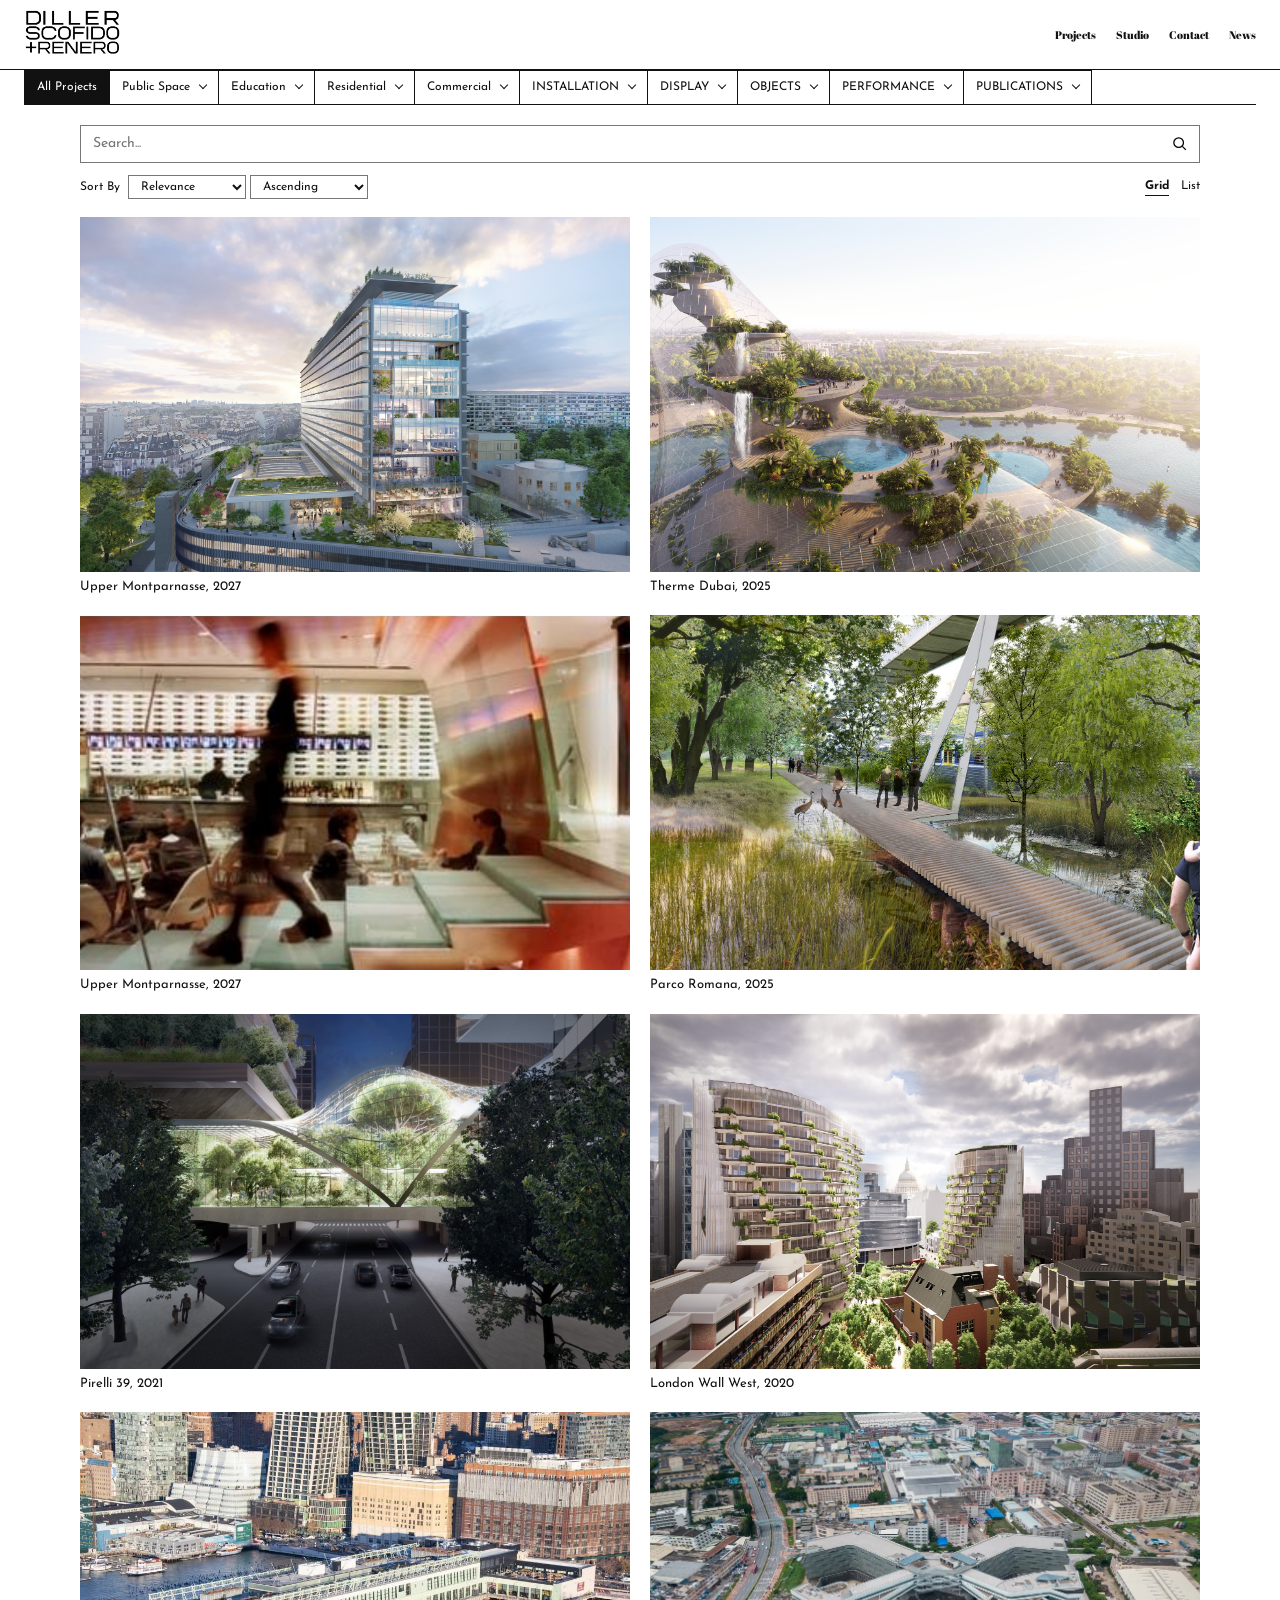
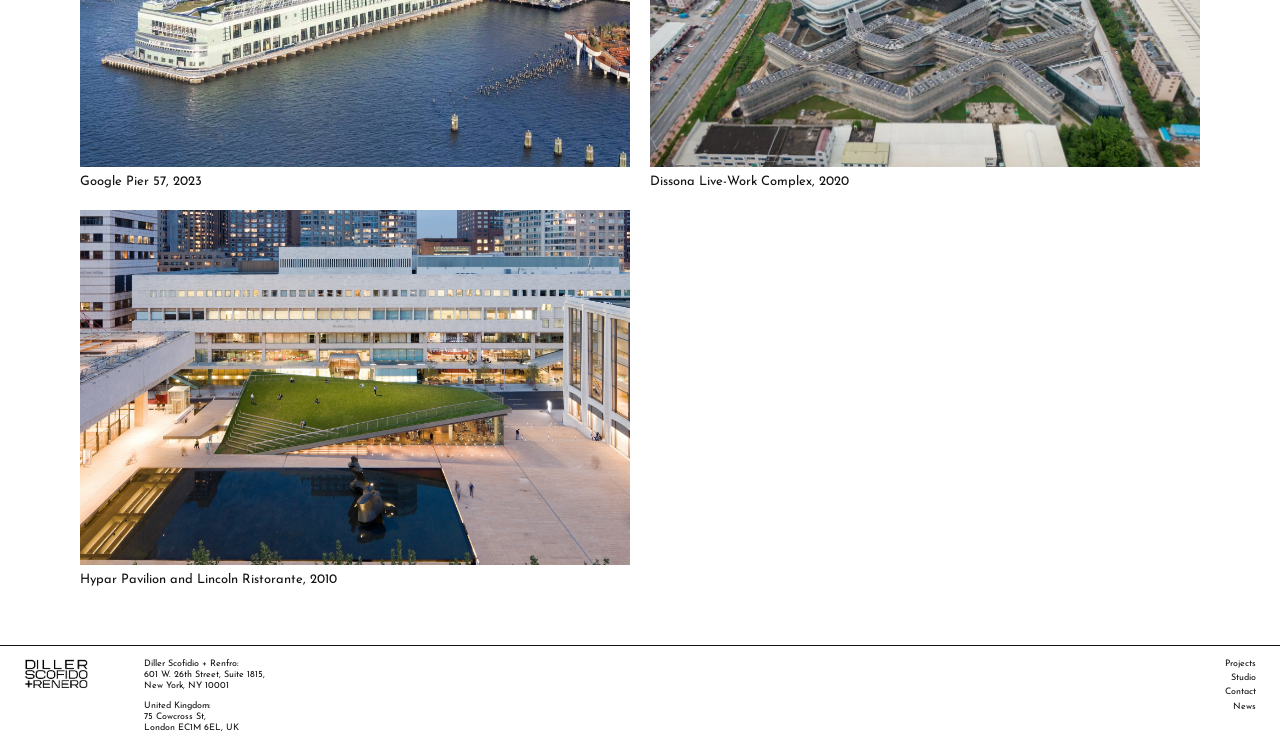
==== commit 307f4408: "commit main" ====
--- a/commercial.html
+++ b/commercial.html
@@ -31,51 +31,93 @@
   <main class="projects-page">
     <nav class="project-category-bar" aria-label="Filter projects by category">
       <button class="project-filter-reset is-active" type="button" aria-pressed="true">All Projects</button>
-      <details class="category-filter" data-category="cultural">
-        <summary>Cultural</summary>
-        <div class="category-filter__options">
-          <button type="button" class="project-criterion" data-criterion="installation" aria-pressed="false">Installation</button>
-          <button type="button" class="project-criterion" data-criterion="display" aria-pressed="false">Display</button>
-          <button type="button" class="project-criterion" data-criterion="objects" aria-pressed="false">Objects</button>
-          <button type="button" class="project-criterion" data-criterion="performance" aria-pressed="false">Performance</button>
-          <button type="button" class="project-criterion" data-criterion="publications" aria-pressed="false">Publications</button>
-        </div>
-      </details>
       <details class="category-filter" data-category="public-space">
         <summary>Public Space</summary>
+        <div class="category-filter__options">
+          <button type="button" class="project-criterion" data-criterion="realized" aria-pressed="false">Realized</button>
+          <button type="button" class="project-criterion" data-criterion="urban" aria-pressed="false">Urban</button>
+          <button type="button" class="project-criterion" data-criterion="site-specific" aria-pressed="false">Site Specific</button>
+          <button type="button" class="project-criterion" data-criterion="public" aria-pressed="false">Public</button>
+          <button type="button" class="project-criterion" data-criterion="sustainability" aria-pressed="false">Sustainability</button>
+          <button type="button" class="project-criterion" data-criterion="nature" aria-pressed="false">Nature</button>
+          <button type="button" class="project-criterion" data-criterion="social" aria-pressed="false">Social</button>
+          <button type="button" class="project-criterion" data-criterion="landscape" aria-pressed="false">Landscape</button>
+          <button type="button" class="project-criterion" data-criterion="culture" aria-pressed="false">Culture</button>
+          <button type="button" class="project-criterion" data-criterion="waterfront" aria-pressed="false">Waterfront</button>
+          <button type="button" class="project-criterion" data-criterion="water" aria-pressed="false">Water</button>
+          <button type="button" class="project-criterion" data-criterion="civic" aria-pressed="false">Civic</button>
+          <button type="button" class="project-criterion" data-criterion="adaptive-reuse" aria-pressed="false">Adaptive Reuse</button>
+          <button type="button" class="project-criterion" data-criterion="pavilion" aria-pressed="false">Pavilion</button>
+          <button type="button" class="project-criterion" data-criterion="metal" aria-pressed="false">Metal</button>
+          <button type="button" class="project-criterion" data-criterion="interdisciplinary" aria-pressed="false">Interdisciplinary</button>
+          <button type="button" class="project-criterion" data-criterion="independent-projects" aria-pressed="false">Independent Projects</button>
+          <button type="button" class="project-criterion" data-criterion="hybrid" aria-pressed="false">Hybrid</button>
+          <button type="button" class="project-criterion" data-criterion="competition" aria-pressed="false">Competition</button>
+          <button type="button" class="project-criterion" data-criterion="climate" aria-pressed="false">Climate</button>
+        </div>
+      </details>
+      <details class="category-filter" data-category="education">
+        <summary>Education</summary>
+        <div class="category-filter__options">
+          <button type="button" class="project-criterion" data-criterion="education" aria-pressed="false">Education</button>
+          <button type="button" class="project-criterion" data-criterion="building" aria-pressed="false">Building</button>
+          <button type="button" class="project-criterion" data-criterion="sustainability" aria-pressed="false">Sustainability</button>
+        </div>
+      </details>
+      <details class="category-filter" data-category="residential">
+        <summary>Residential</summary>
+        <div class="category-filter__options">
+          <button type="button" class="project-criterion" data-criterion="housing" aria-pressed="false">Housing</button>
+          <button type="button" class="project-criterion" data-criterion="high-rise" aria-pressed="false">High Rise</button>
+          <button type="button" class="project-criterion" data-criterion="historic" aria-pressed="false">Historic</button>
+          <button type="button" class="project-criterion" data-criterion="competition" aria-pressed="false">Competition</button>
+        </div>
+      </details>
+      <details class="category-filter" data-category="commercial">
+        <summary>Commercial</summary>
         <div class="category-filter__options">
           <button type="button" class="project-criterion" data-criterion="urban" aria-pressed="false">Urban</button>
           <button type="button" class="project-criterion" data-criterion="nature" aria-pressed="false">Nature</button>
           <button type="button" class="project-criterion" data-criterion="building" aria-pressed="false">Building</button>
           <button type="button" class="project-criterion" data-criterion="sustainability" aria-pressed="false">Sustainability</button>
+          <button type="button" class="project-criterion" data-criterion="realized" aria-pressed="false">Realized</button>
           <button type="button" class="project-criterion" data-criterion="landscape" aria-pressed="false">Landscape</button>
-          <button type="button" class="project-criterion" data-criterion="public" aria-pressed="false">Public</button>
-        </div>
-      </details>
-      <details class="category-filter" data-category="education">
-        <summary>Education</summary>
-        <div class="category-filter__options">
-          <button type="button" class="project-criterion" data-criterion="education" aria-pressed="false">Education</button>
-          <button type="button" class="project-criterion" data-criterion="building" aria-pressed="false">Building</button>
-          <button type="button" class="project-criterion" data-criterion="sustainability" aria-pressed="false">Sustainability</button>
-        </div>
-      </details>
-      <details class="category-filter" data-category="residential">
-        <summary>Residential</summary>
-        <div class="category-filter__options">
           <button type="button" class="project-criterion" data-criterion="housing" aria-pressed="false">Housing</button>
           <button type="button" class="project-criterion" data-criterion="high-rise" aria-pressed="false">High Rise</button>
           <button type="button" class="project-criterion" data-criterion="historic" aria-pressed="false">Historic</button>
+          <button type="button" class="project-criterion" data-criterion="glass" aria-pressed="false">Glass</button>
           <button type="button" class="project-criterion" data-criterion="competition" aria-pressed="false">Competition</button>
-        </div>
-      </details>
-      <details class="category-filter" data-category="commercial">
-        <summary>Commercial</summary>
-        <div class="category-filter__options">
-          <button type="button" class="project-criterion" data-criterion="building" aria-pressed="false">Building</button>
-          <button type="button" class="project-criterion" data-criterion="display" aria-pressed="false">Display</button>
-          <button type="button" class="project-criterion" data-criterion="objects" aria-pressed="false">Objects</button>
-          <button type="button" class="project-criterion" data-criterion="commercial" aria-pressed="false">Commercial</button>
+          <button type="button" class="project-criterion" data-criterion="adaptive-reuse" aria-pressed="false">Adaptive Reuse</button>
+        </div>
+      </details>
+      <details class="category-filter" data-category="installation" data-filter-scope="all">
+        <summary>INSTALLATION</summary>
+        <div class="category-filter__options">
+          <button type="button" class="project-criterion" data-criterion="installation" aria-pressed="false">Show projects</button>
+        </div>
+      </details>
+      <details class="category-filter" data-category="display" data-filter-scope="all">
+        <summary>DISPLAY</summary>
+        <div class="category-filter__options">
+          <button type="button" class="project-criterion" data-criterion="display" aria-pressed="false">Show projects</button>
+        </div>
+      </details>
+      <details class="category-filter" data-category="objects" data-filter-scope="all">
+        <summary>OBJECTS</summary>
+        <div class="category-filter__options">
+          <button type="button" class="project-criterion" data-criterion="objects" aria-pressed="false">Show projects</button>
+        </div>
+      </details>
+      <details class="category-filter" data-category="performance" data-filter-scope="all">
+        <summary>PERFORMANCE</summary>
+        <div class="category-filter__options">
+          <button type="button" class="project-criterion" data-criterion="performance" aria-pressed="false">Show projects</button>
+        </div>
+      </details>
+      <details class="category-filter" data-category="publications" data-filter-scope="all">
+        <summary>PUBLICATIONS</summary>
+        <div class="category-filter__options">
+          <button type="button" class="project-criterion" data-criterion="publications" aria-pressed="false">Show projects</button>
         </div>
       </details>
     </nav>
--- a/css/style.css
+++ b/css/style.css
@@ -52,9 +52,10 @@
 
 .project-carousel__image {
   display: block;
-  width: 100%;
+  width: 70%;
   height: 100%;
-  object-fit: contain;
+  margin: 0 auto;
+  object-fit: cover;
 }
 
 .project-carousel__side-panel {
@@ -63,9 +64,23 @@
   top: 0;
   bottom: 0;
   width: 15%;
-  background: rgb(255 255 255 / 48%);
-  backdrop-filter: blur(1px);
+  overflow: hidden;
+  background: #d7d7d7;
   pointer-events: none;
+}
+
+.project-carousel__side-panel::after {
+  position: absolute;
+  inset: 0;
+  background: rgb(255 255 255 / 40%);
+  content: "";
+}
+
+.project-carousel__preview {
+  display: block;
+  width: 100%;
+  height: 100%;
+  object-fit: cover;
 }
 
 .project-carousel__side-panel--left {
@@ -581,8 +596,8 @@
 .news-featured {
   position: relative;
   display: grid;
-  grid-template-columns: 11% minmax(0, 1fr) 11%;
-  min-height: clamp(280px, 30vw, 460px);
+  grid-template-columns: 15% minmax(0, 1fr) 15%;
+  height: clamp(280px, 31.25vw, 460px);
   border-bottom: 1px solid #111;
 }
 
@@ -616,12 +631,25 @@
   object-fit: cover;
 }
 
-.news-featured__panel img {
-  opacity: .76;
+.news-featured__panel {
+  background: #e8e8e8;
+}
+
+.news-featured__panel::after {
+  position: absolute;
+  z-index: 1;
+  inset: 0;
+  background: rgb(255 255 255 / 40%);
+  content: "";
+  pointer-events: none;
 }
 
 .news-featured__image {
   opacity: .82;
+}
+
+.news-featured__preview {
+  opacity: .78;
 }
 
 .news-featured__center h1 {
@@ -880,7 +908,7 @@
 
   .news-featured {
     grid-template-columns: 8% minmax(0, 1fr) 8%;
-    min-height: 250px;
+    height: clamp(190px, 46vw, 250px);
   }
 
   .news-featured__center h1 {
